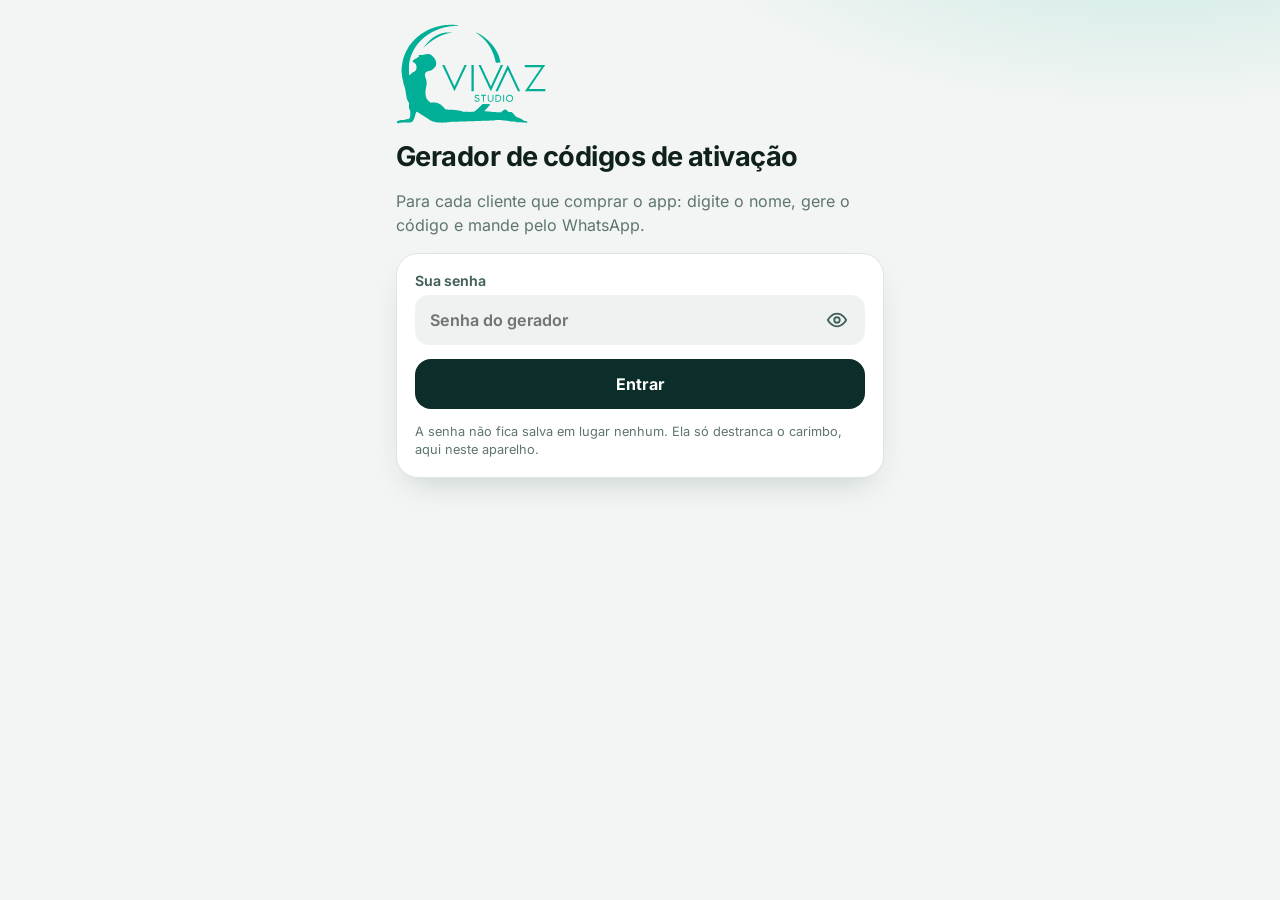
==== gerador/index.html @ acdb1224 "Publica versão 1.0.0 (14/10/2026, 10:08:32) Co-Authored-By: Claude Opus 5.5 <noreply@anthropic.com>" ====
<!doctype html>
<html lang="pt-BR">
<head>
<meta charset="utf-8" />
<meta name="viewport" content="width=device-width, initial-scale=1, viewport-fit=cover" />
<meta name="robots" content="noindex, nofollow" />
<meta name="theme-color" content="#0b2e2a" />
<title>Gerador de códigos · Vivaz</title>
<style>
  @font-face { font-family: "Inter"; font-weight: 100 900; src: url("../fonts/inter.woff2") format("woff2"); }
  :root { --brand: #01af96; --deep: #0b2e2a; --mint: #eef9f6; --line: #dde6e3; --muted: #5f7570; --red: #a32a19; }
  * { box-sizing: border-box; }
  body { margin: 0; min-height: 100vh; font-family: "Inter", system-ui, sans-serif; color: #10201d;
    background: radial-gradient(700px 300px at 90% -100px, rgba(1,175,150,.18), transparent 70%), #f2f5f3; }
  main { max-width: 520px; margin: 0 auto; padding: calc(24px + env(safe-area-inset-top)) 16px 40px; display: grid; gap: 16px; }
  .logo { color: var(--brand); width: 150px; }
  .logo svg { width: 100%; height: auto; display: block; }
  h1 { font-size: 1.7rem; margin: 0; letter-spacing: -.02em; }
  p { margin: 0; color: var(--muted); line-height: 1.5; }
  .card { background: #fff; border: 1px solid var(--line); border-radius: 22px; padding: 18px; display: grid; gap: 14px;
    box-shadow: 0 14px 34px -14px rgba(11,46,42,.22); }
  label { display: grid; gap: 6px; font-weight: 650; font-size: .88rem; color: #44605a; }
  input { font: inherit; font-size: 1rem; min-height: 50px; padding: 0 14px; border-radius: 14px; border: 1.5px solid transparent; background: #eef3f1; width: 100%; }
  input:focus { outline: none; border-color: var(--brand); background: #fff; }
  button { font: inherit; font-weight: 700; min-height: 50px; border-radius: 16px; border: 0; cursor: pointer; padding: 0 18px; }
  .primary { background: var(--deep); color: #fff; }
  .soft { background: var(--mint); color: #00705f; border: 1px solid #d8f3ec; }
  .erro { color: var(--red); font-weight: 600; font-size: .9rem; }
  .ok { color: #00705f; font-weight: 650; }
  .codigo { white-space: pre-wrap; font-family: ui-monospace, Consolas, monospace; font-size: .8rem; background: #eef3f1; border-radius: 12px; padding: 12px; overflow-wrap: anywhere; color: #10201d; }
  .linha { display: flex; gap: 8px; flex-wrap: wrap; }
  .linha button { flex: 1; }
  .escondido { display: none !important; }
  .senha-caixa { position: relative; display: block; }
  .senha-caixa input { padding-right: 56px; }
  .olho { position: absolute; right: 4px; top: 50%; transform: translateY(-50%); min-height: 44px; width: 48px; padding: 0;
    background: none; color: #44605a; display: grid; place-items: center; border-radius: 12px; }
  .olho.ligado { color: #00705f; background: #eef9f6; }
  button:disabled { opacity: .6; }
  small { color: var(--muted); font-size: .8rem; line-height: 1.4; }
</style>
</head>
<body>
<main>
  <div class="logo" id="logo"></div>
  <h1>Gerador de códigos de ativação</h1>
  <p>Para cada cliente que comprar o app: digite o nome, gere o código e mande pelo WhatsApp.</p>

  <!-- 1. senha -->
  <form class="card" id="passo-senha">
    <label>Sua senha
      <span class="senha-caixa">
        <input autocapitalize="off" autocomplete="current-password" autocorrect="off" id="senha" spellcheck="false" type="password" placeholder="Senha do gerador" />
        <button aria-label="Mostrar senha" class="olho" id="olho" type="button">
          <svg viewBox="0 0 24 24" width="22" height="22" fill="none" stroke="currentColor" stroke-width="2" stroke-linecap="round" stroke-linejoin="round"><path d="M2 12s3.5-7 10-7 10 7 10 7-3.5 7-10 7S2 12 2 12Z"/><circle cx="12" cy="12" r="3"/></svg>
        </button>
      </span>
    </label>
    <button class="primary" id="entrar" type="submit">Entrar</button>
    <span class="erro escondido" id="erro-senha">Senha errada. Confira e tente de novo.</span>
    <small>A senha não fica salva em lugar nenhum. Ela só destranca o carimbo, aqui neste aparelho.</small>
  </form>

  <!-- 2. gerar -->
  <form class="card escondido" id="passo-gerar">
    <label>Nome do negócio do comprador (como vai aparecer no app)
      <input id="nome" maxlength="40" placeholder="Ex.: Clínica Equilíbrio" />
    </label>
    <small>Esse nome fica fixo no app do comprador e sai na marca do PDF. Confira a grafia.</small>
    <button class="primary" type="submit">Gerar código</button>
  </form>

  <!-- 3. resultado -->
  <section class="card escondido" id="resultado">
    <span class="ok" id="titulo-resultado"></span>
    <p>Mande esta mensagem para o comprador. Ele toca no link, e o app já abre ativado.</p>
    <div class="codigo" id="mensagem"></div>
    <div class="linha">
      <button class="primary" id="copiar-mensagem" type="button">Copiar mensagem</button>
      <button class="soft" id="whatsapp" type="button">Abrir no WhatsApp</button>
    </div>
    <details>
      <summary><small>Só o código (para colar no app)</small></summary>
      <div class="codigo" id="codigo"></div>
      <button class="soft" id="copiar-codigo" type="button" style="margin-top:8px;width:100%">Copiar só o código</button>
    </details>
  </section>
</main>

<script src="nacl.min.js"></script>
<script>
  // Link do app que vai na mensagem: a pasta acima deste gerador (ex.: https://…github.io/).
  const LINK_APP = new URL("../", location.href).href;
  const $ = (id) => document.getElementById(id);
  const b64ToBytes = (t) => Uint8Array.from(atob(t.replace(/-/g, "+").replace(/_/g, "/").padEnd(Math.ceil(t.length / 4) * 4, "=")), (c) => c.charCodeAt(0));
  const bytesToB64 = (b) => btoa(String.fromCharCode(...b)).replace(/\+/g, "-").replace(/\//g, "_").replace(/=+$/, "");
  let secreta = null; // só na memória desta aba

  // olhinho: mostra/esconde a senha para conferir
  $("olho").addEventListener("click", () => {
    const visivel = $("senha").type === "text";
    $("senha").type = visivel ? "password" : "text";
    $("olho").classList.toggle("ligado", !visivel);
    $("olho").setAttribute("aria-label", visivel ? "Mostrar senha" : "Esconder senha");
  });

  fetch("logo.svg").then((r) => r.text()).then((svg) => ($("logo").innerHTML = svg)).catch(() => {});

  $("passo-senha").addEventListener("submit", async (e) => {
    e.preventDefault();
    $("erro-senha").classList.add("escondido");
    $("entrar").disabled = true;
    $("entrar").textContent = "Conferindo…";
    try {
      const t = await (await fetch("chave-trancada.json", { cache: "no-store" })).json();
      const base = await crypto.subtle.importKey("raw", new TextEncoder().encode($("senha").value.trim()), "PBKDF2", false, ["deriveKey"]);
      const chave = await crypto.subtle.deriveKey({ name: "PBKDF2", salt: b64ToBytes(t.sal), iterations: t.rodadas, hash: "SHA-256" }, base, { name: "AES-GCM", length: 256 }, false, ["decrypt"]);
      secreta = new Uint8Array(await crypto.subtle.decrypt({ name: "AES-GCM", iv: b64ToBytes(t.iv) }, chave, b64ToBytes(t.cifrado)));
      $("senha").value = "";
      $("passo-senha").classList.add("escondido");
      $("passo-gerar").classList.remove("escondido");
      $("nome").focus();
    } catch {
      $("erro-senha").classList.remove("escondido");
    } finally {
      $("entrar").disabled = false;
      $("entrar").textContent = "Entrar";
    }
  });

  $("passo-gerar").addEventListener("submit", (e) => {
    e.preventDefault();
    const nome = $("nome").value.trim().replace(/\s+/g, " ");
    if (nome.length < 2) return $("nome").focus();
    const dados = new TextEncoder().encode(JSON.stringify({ v: 1, n: nome, d: new Date().toISOString().slice(0, 10), t: "c" }));
    const codigo = `${bytesToB64(dados)}.${bytesToB64(nacl.sign.detached(dados, secreta))}`;
    const link = `${LINK_APP}?ativar=${codigo}`;
    const mensagem = `Olá! Seu app Ficha de Evolução está pronto.\n\n1. Toque no link abaixo (no iPhone, abra pelo Safari; no Android, pelo Chrome):\n${link}\n\n2. O app abre já ativado para ${nome} e mostra como colocar ele na tela inicial. Siga os passos e, depois, abra sempre pelo ícone.\n\nGuarde esta mensagem: o link também serve para instalar de novo.`;
    $("titulo-resultado").textContent = `Código gerado para ${nome}`;
    $("mensagem").textContent = mensagem;
    $("codigo").textContent = codigo;
    $("resultado").classList.remove("escondido");
    $("resultado").scrollIntoView({ behavior: "smooth" });
    $("copiar-mensagem").onclick = () => copiar(mensagem, "copiar-mensagem");
    $("copiar-codigo").onclick = () => copiar(codigo, "copiar-codigo");
    $("whatsapp").onclick = () => window.open(`https://wa.me/?text=${encodeURIComponent(mensagem)}`, "_blank");
  });

  async function copiar(texto, botao) {
    try {
      await navigator.clipboard.writeText(texto);
    } catch {
      const area = document.createElement("textarea");
      area.value = texto; document.body.appendChild(area); area.select(); document.execCommand("copy"); area.remove();
    }
    const b = $(botao), antes = b.textContent;
    b.textContent = "Copiado ✓";
    setTimeout(() => (b.textContent = antes), 1800);
  }
</script>
</body>
</html>
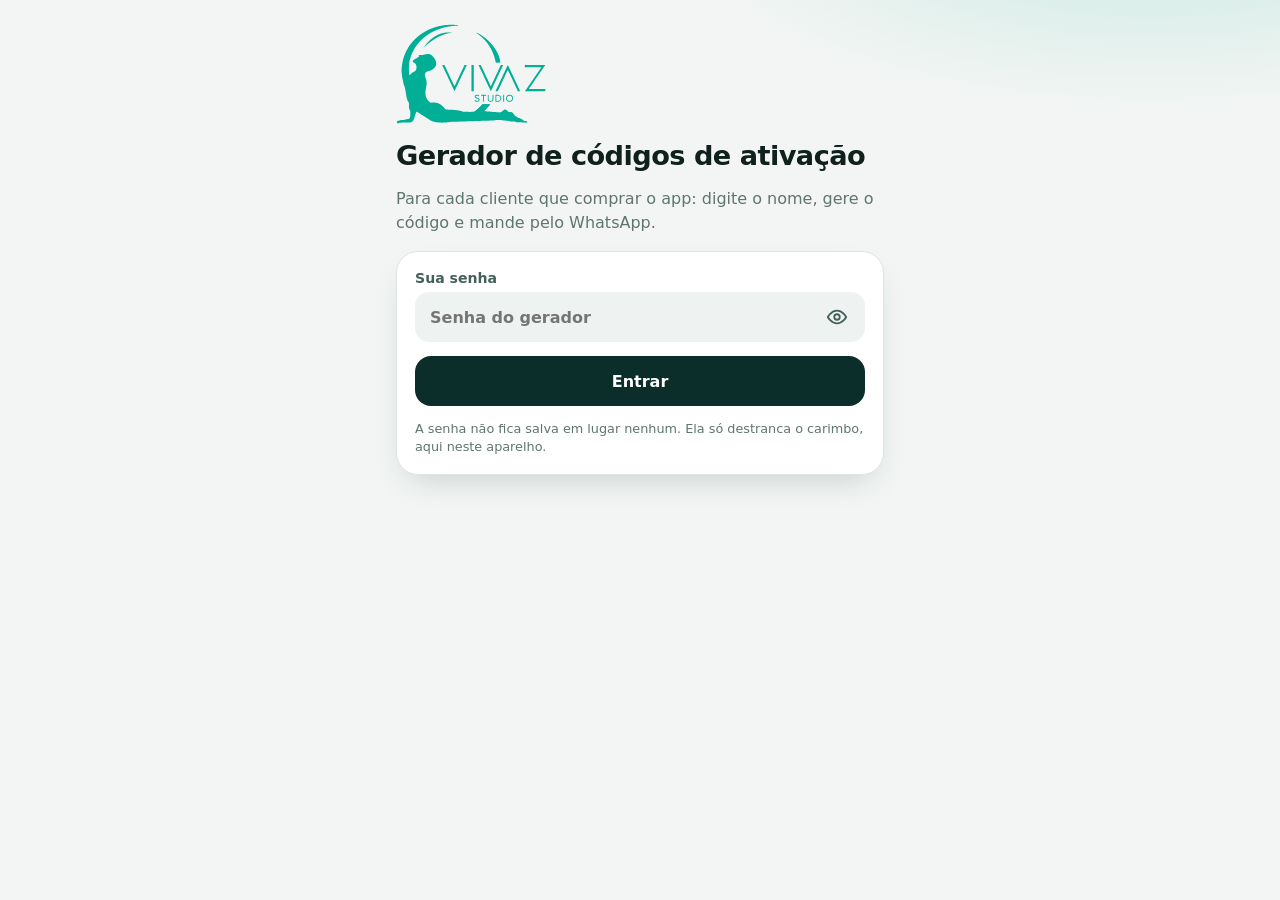
==== commit 816da32c: "Publica versão 3.0.0 (22/10/2026, 11:50:15) Co-Authored-By: Claude Opus 5.5 <noreply@anthropic.com>" ====
--- a/gerador/index.html
+++ b/gerador/index.html
@@ -113,7 +113,9 @@
     $("entrar").textContent = "Conferindo…";
     try {
       const t = await (await fetch("chave-trancada.json", { cache: "no-store" })).json();
-      const base = await crypto.subtle.importKey("raw", new TextEncoder().encode($("senha").value.trim()), "PBKDF2", false, ["deriveKey"]);
+      // versão 2: tanto faz maiúscula/minúscula, tracinhos e espaços (DXF4-AP2D-K7QM = dxf4 ap2d k7qm)
+      const digitada = t.v >= 2 ? $("senha").value.toUpperCase().replace(/[\s-]/g, "") : $("senha").value.trim();
+      const base = await crypto.subtle.importKey("raw", new TextEncoder().encode(digitada), "PBKDF2", false, ["deriveKey"]);
       const chave = await crypto.subtle.deriveKey({ name: "PBKDF2", salt: b64ToBytes(t.sal), iterations: t.rodadas, hash: "SHA-256" }, base, { name: "AES-GCM", length: 256 }, false, ["decrypt"]);
       secreta = new Uint8Array(await crypto.subtle.decrypt({ name: "AES-GCM", iv: b64ToBytes(t.iv) }, chave, b64ToBytes(t.cifrado)));
       $("senha").value = "";
@@ -135,7 +137,25 @@
     const dados = new TextEncoder().encode(JSON.stringify({ v: 1, n: nome, d: new Date().toISOString().slice(0, 10), t: "c" }));
     const codigo = `${bytesToB64(dados)}.${bytesToB64(nacl.sign.detached(dados, secreta))}`;
     const link = `${LINK_APP}?ativar=${codigo}`;
-    const mensagem = `Olá! Seu app Ficha de Evolução está pronto.\n\n1. Toque no link abaixo (no iPhone, abra pelo Safari; no Android, pelo Chrome):\n${link}\n\n2. O app abre já ativado para ${nome} e mostra como colocar ele na tela inicial. Siga os passos e, depois, abra sempre pelo ícone.\n\nGuarde esta mensagem: o link também serve para instalar de novo.`;
+    const mensagem = [
+      `Olá! Seu app *Ficha de Evolução* está pronto, já liberado para *${nome}*.`,
+      ``,
+      `*1.* Toque no seu link pessoal:`,
+      link,
+      `(No iPhone, abra pelo *Safari*. No Android, pelo *Chrome*. Se abrir dentro do WhatsApp, toque nos 3 pontinhos e escolha "Abrir no navegador".)`,
+      ``,
+      `*2.* O app abre e mostra como instalar, passo a passo.`,
+      ``,
+      `📱 *iPhone:* botão Compartilhar → "Adicionar à Tela de Início" → Adicionar.`,
+      ``,
+      `🤖 *Android:* toque em "Baixar o app para Android" → puxe a barra de notificações (de cima para baixo) → toque em *FichaEvolucao.apk* → Instalar. Se o celular avisar, toque em "Permitir desta fonte" e em "Instalar assim mesmo" (é o aviso normal para apps de fora da Play Store).`,
+      ``,
+      `*3.* Abra o app pelo ícone novo na tela inicial. No Android, ele encontra o código sozinho: confira o nome e toque em *Ativar*. Se pedir um código, toque de novo no link acima.`,
+      ``,
+      `*4.* Ligue o backup automático: *Mais → Backup e dados → Conectar Google Drive*. Assim, se o celular se perder, nada se perde.`,
+      ``,
+      `Guarde esta mensagem: o link serve para instalar de novo se trocar de celular.`,
+    ].join("\n");
     $("titulo-resultado").textContent = `Código gerado para ${nome}`;
     $("mensagem").textContent = mensagem;
     $("codigo").textContent = codigo;
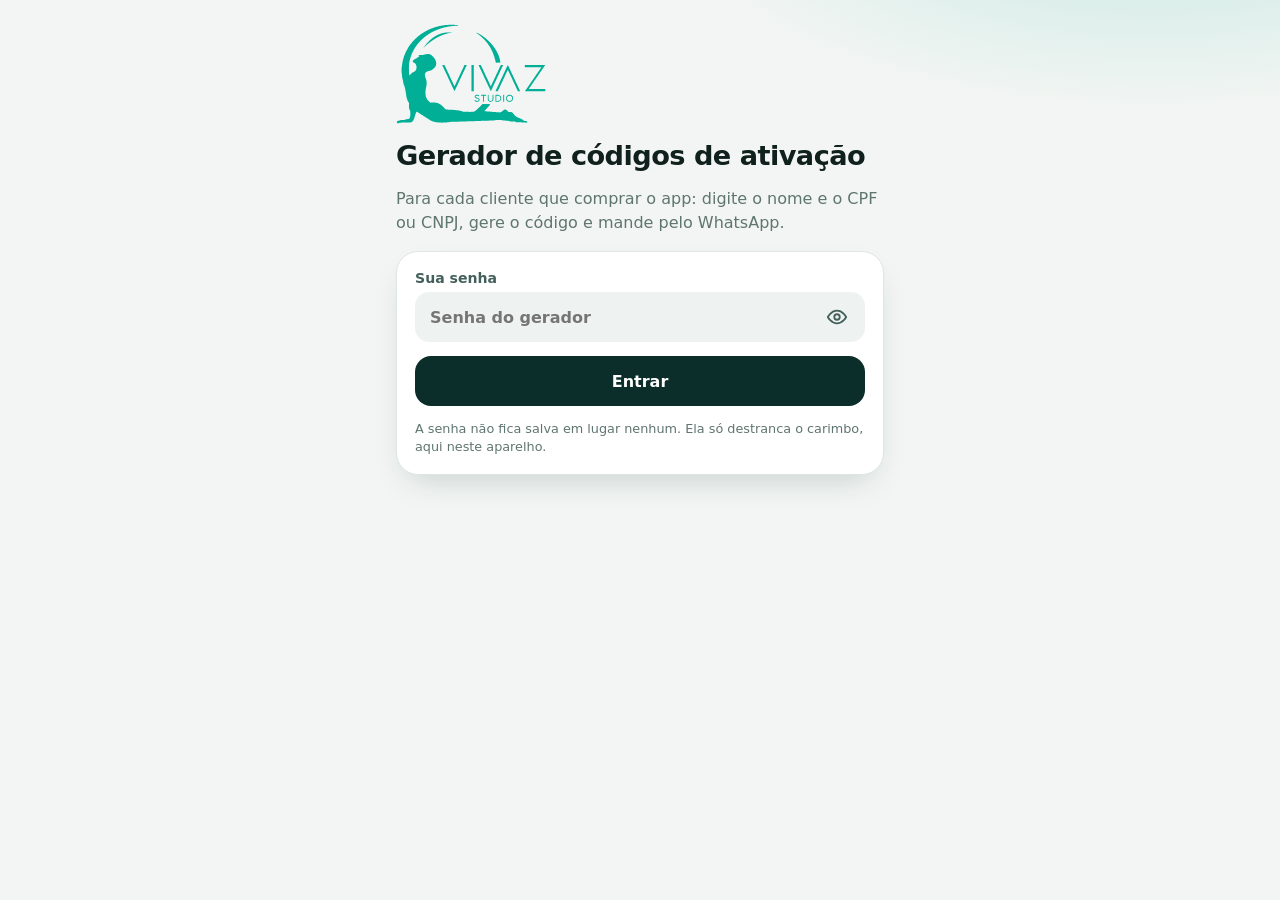
==== commit e2ed73c1: "Publica versão 3.1.0 (22/10/2026, 14:12:45) Co-Authored-By: Claude Opus 5.5 <noreply@anthropic.com>" ====
--- a/gerador/index.html
+++ b/gerador/index.html
@@ -44,7 +44,7 @@
 <main>
   <div class="logo" id="logo"></div>
   <h1>Gerador de códigos de ativação</h1>
-  <p>Para cada cliente que comprar o app: digite o nome, gere o código e mande pelo WhatsApp.</p>
+  <p>Para cada cliente que comprar o app: digite o nome e o CPF ou CNPJ, gere o código e mande pelo WhatsApp.</p>
 
   <!-- 1. senha -->
   <form class="card" id="passo-senha">
@@ -67,6 +67,11 @@
       <input id="nome" maxlength="40" placeholder="Ex.: Clínica Equilíbrio" />
     </label>
     <small>Esse nome fica fixo no app do comprador e sai na marca do PDF. Confira a grafia.</small>
+    <label>CPF ou CNPJ do comprador
+      <input id="documento" inputmode="numeric" maxlength="18" placeholder="000.000.000-00 ou 00.000.000/0000-00" />
+    </label>
+    <small>Fica guardado no código, para saber para quem a licença foi vendida (aparece em Mais → Sobre e licença). Não sai no PDF.</small>
+    <span class="erro escondido" id="erro-documento">CPF ou CNPJ inválido. Confira os números.</span>
     <button class="primary" type="submit">Gerar código</button>
   </form>
 
@@ -130,11 +135,39 @@
     }
   });
 
+  // CPF ou CNPJ: só números, formatado enquanto digita, conferido pelos dígitos verificadores
+  const soNumeros = (t) => t.replace(/\D/g, "");
+  const formatarDocumento = (t) => {
+    const d = soNumeros(t).slice(0, 14);
+    if (d.length <= 11) return d.replace(/(\d{3})(\d)/, "$1.$2").replace(/(\d{3})(\d)/, "$1.$2").replace(/(\d{3})(\d{1,2})$/, "$1-$2");
+    return d.replace(/^(\d{2})(\d)/, "$1.$2").replace(/^(\d{2})\.(\d{3})(\d)/, "$1.$2.$3").replace(/\.(\d{3})(\d)/, ".$1/$2").replace(/(\d{4})(\d{1,2})$/, "$1-$2");
+  };
+  const cpfValido = (d) => {
+    if (d.length !== 11 || /^(\d)\1+$/.test(d)) return false;
+    const dv = (n) => { let s = 0; for (let i = 0; i < n; i++) s += Number(d[i]) * (n + 1 - i); const r = (s * 10) % 11; return r === 10 ? 0 : r; };
+    return dv(9) === Number(d[9]) && dv(10) === Number(d[10]);
+  };
+  const cnpjValido = (d) => {
+    if (d.length !== 14 || /^(\d)\1+$/.test(d)) return false;
+    const dv = (n) => { const pesos = n === 12 ? [5, 4, 3, 2, 9, 8, 7, 6, 5, 4, 3, 2] : [6, 5, 4, 3, 2, 9, 8, 7, 6, 5, 4, 3, 2]; const s = pesos.reduce((a, p, i) => a + p * Number(d[i]), 0); const r = s % 11; return r < 2 ? 0 : 11 - r; };
+    return dv(12) === Number(d[12]) && dv(13) === Number(d[13]);
+  };
+  $("documento").addEventListener("input", (e) => {
+    e.target.value = formatarDocumento(e.target.value);
+    $("erro-documento").classList.add("escondido");
+  });
+
   $("passo-gerar").addEventListener("submit", (e) => {
     e.preventDefault();
     const nome = $("nome").value.trim().replace(/\s+/g, " ");
     if (nome.length < 2) return $("nome").focus();
-    const dados = new TextEncoder().encode(JSON.stringify({ v: 1, n: nome, d: new Date().toISOString().slice(0, 10), t: "c" }));
+    const doc = soNumeros($("documento").value);
+    if (!(cpfValido(doc) || cnpjValido(doc))) {
+      $("erro-documento").classList.remove("escondido");
+      return $("documento").focus();
+    }
+    const documento = formatarDocumento(doc);
+    const dados = new TextEncoder().encode(JSON.stringify({ v: 1, n: nome, d: new Date().toISOString().slice(0, 10), t: "c", c: documento }));
     const codigo = `${bytesToB64(dados)}.${bytesToB64(nacl.sign.detached(dados, secreta))}`;
     const link = `${LINK_APP}?ativar=${codigo}`;
     const mensagem = [
@@ -156,7 +189,7 @@
       ``,
       `Guarde esta mensagem: o link serve para instalar de novo se trocar de celular.`,
     ].join("\n");
-    $("titulo-resultado").textContent = `Código gerado para ${nome}`;
+    $("titulo-resultado").textContent = `Código gerado para ${nome} (${doc.length > 11 ? "CNPJ" : "CPF"} ${documento})`;
     $("mensagem").textContent = mensagem;
     $("codigo").textContent = codigo;
     $("resultado").classList.remove("escondido");
